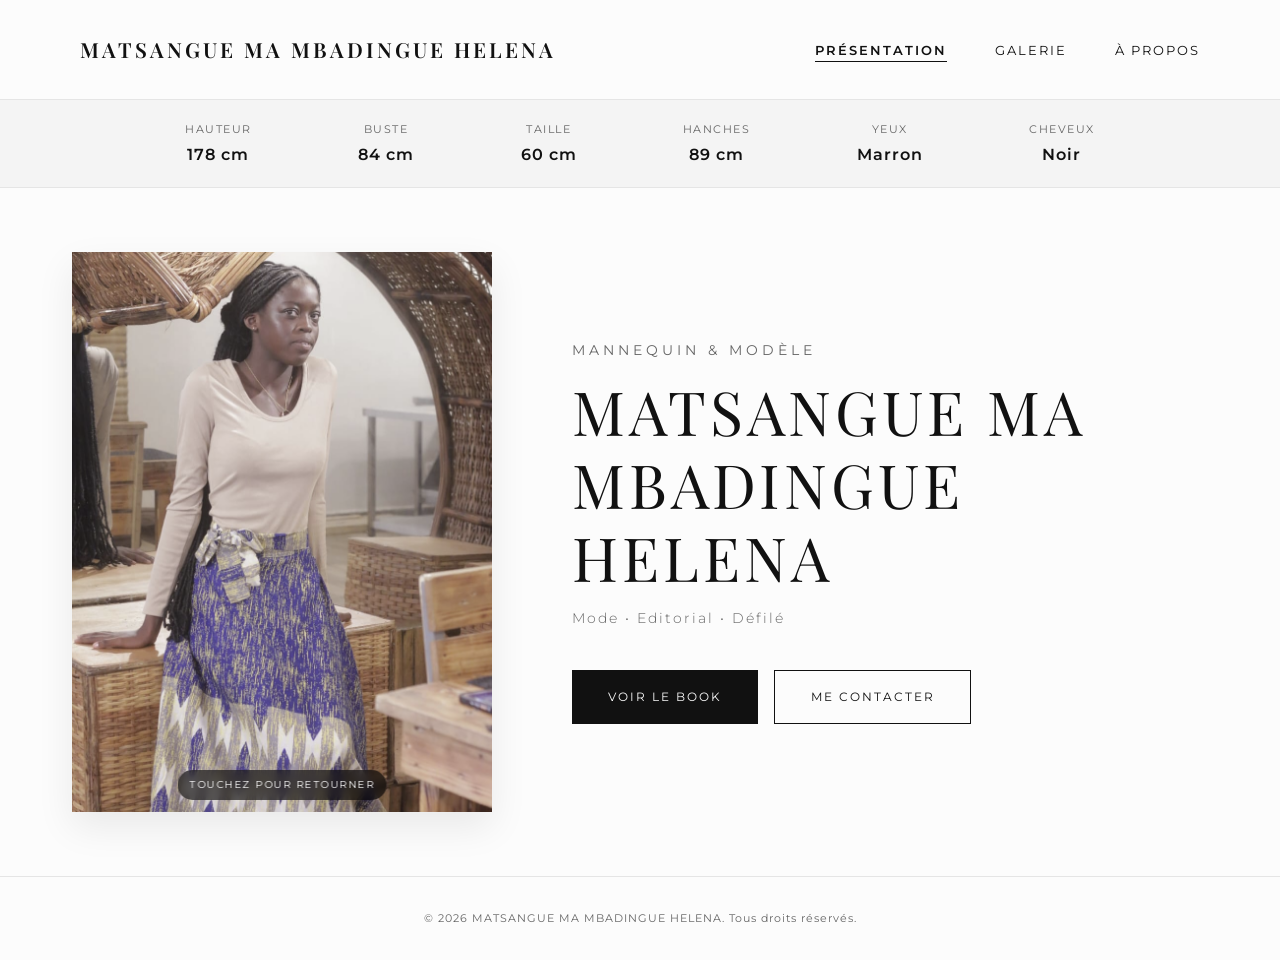
==== index.html @ 07a2cd6c "Add files via upload" ====
<!DOCTYPE html>
<html lang="fr">
<head>
    <meta charset="UTF-8">
    <meta name="viewport" content="width=device-width, initial-scale=1.0">
    <title>Portfolio Mannequin - Accueil</title>
    <link rel="stylesheet" href="./vitrine.css">
    <link rel="preconnect" href="https://fonts.googleapis.com">
    <link rel="preconnect" href="https://fonts.gstatic.com" crossorigin>
    <link href="https://fonts.googleapis.com/css2?family=Montserrat:wght@300;400;500;600&family=Playfair+Display:ital,wght@0,400;0,600;1,400&display=swap" rel="stylesheet">
</head>
<body>

    <!-- En-tête / Navigation -->
    <header class="navbar">
        <div class="logo">MATSANGUE MA MBADINGUE HELENA</div>
        <nav>
            <ul class="nav-links">
                <li><a href="./présentation.html" class="active">Présentation</a></li>
                <li><a href="./galerie.html">Galerie</a></li>
                <li><a href="./à propos.html">À Propos</a></li>
            </ul>
        </nav>
    </header>

    <!-- Bannière des Mensurations Physiques -->
    <section class="stats-banner">
        <div class="stats-container">
            <div class="stat-item">
                <span class="stat-label">Hauteur</span>
                <span class="stat-value">178 cm</span>
            </div>
            <div class="stat-item">
                <span class="stat-label">Buste</span>
                <span class="stat-value">84 cm</span>
            </div>
            <div class="stat-item">
                <span class="stat-label">Taille</span>
                <span class="stat-value">60 cm</span>
            </div>
            <div class="stat-item">
                <span class="stat-label">Hanches</span>
                <span class="stat-value">89 cm</span>
            </div>
            <div class="stat-item">
                <span class="stat-label">Yeux</span>
                <span class="stat-value">Marron</span>
            </div>
            <div class="stat-item">
                <span class="stat-label">Cheveux</span>
                <span class="stat-value">Noir</span>
            </div>
        </div>
    </section>

    <!-- Section Principale (Hero) -->
    <main class="hero">
        
        <!-- Photo interactive avec effet Flip 3D au toucher / survol -->
        <div class="hero-image-card">
            <div class="card-inner">
                <!-- Face Avant (Photo Principale) -->
                <div class="card-front">
                    <img src="6.jpg" alt="Portrait Hèlene - Face">
                    <span class="tap-hint">Touchez pour retourner</span>
                </div>
                <!-- Face Arrière (Seconde Photo / Gros Plan) -->
                <div class="card-back">
                    <img src="./9.jpg" alt="Portrait Hèlene - Profil">
                    <span class="tap-hint">Touchez pour revenir</span>
                </div>
            </div>
        </div>

        <div class="hero-content">
            <span class="subtitle">Mannequin & Modèle</span>
            <h1>MATSANGUE MA MBADINGUE HELENA</h1>
            <p class="tagline">Mode • Editorial • Défilé</p>
            <div class="cta-buttons">
                <a href="galerie.html" class="btn btn-primary">Voir le Book</a>
                <a href="./à propos.html" class="btn btn-secondary">Me Contacter</a>
            </div>
        </div>
    </main>

    <!-- Pied de page -->
    <footer>
        <p>&copy; 2026 MATSANGUE MA MBADINGUE HELENA. Tous droits réservés.</p>
    </footer>

</body>
</html>
---- vitrine.css ----
/* --- Variables & Thème Minimaliste --- */
:root {
    --bg-color: #fcfcfc;
    --text-color: #111111;
    --accent-color: #666666;
    --light-gray: #f4f4f4;
    --border-color: #e5e5e5;
    
    --font-title: 'Playfair Display', serif;
    --font-body: 'Montserrat', sans-serif;
    
    --transition-smooth: all 0.4s cubic-bezier(0.25, 1, 0.5, 1);
}

/* --- Réinitialisation --- */
* {
    margin: 0;
    padding: 0;
    box-sizing: border-box;
}

html {
    scroll-behavior: smooth;
}

body {
    background-color: var(--bg-color);
    color: var(--text-color);
    font-family: var(--font-body);
    line-height: 1.7;
    display: flex;
    flex-direction: column;
    min-height: 100vh;
    -webkit-font-smoothing: antialiased;
}

/* --- Navigation & Menu --- */
.navbar {
    display: flex;
    justify-content: space-between;
    align-items: center;
    padding: 1.2rem 1.5rem;
    border-bottom: 1px solid var(--border-color);
    background-color: rgba(252, 252, 252, 0.95);
    backdrop-filter: blur(8px);
    position: sticky;
    top: 0;
    z-index: 1000;
}

.logo {
    font-family: var(--font-title);
    font-size: 1.1rem;
    letter-spacing: 3px;
    font-weight: 600;
    text-transform: uppercase;
}

.nav-links {
    display: flex;
    gap: 1.5rem;
    list-style: none;
}

.nav-links a {
    text-decoration: none;
    color: var(--text-color);
    font-size: 0.75rem;
    text-transform: uppercase;
    letter-spacing: 2px;
    position: relative;
    padding-bottom: 4px;
    transition: var(--transition-smooth);
}

.nav-links a::after {
    content: '';
    position: absolute;
    bottom: 0;
    left: 0;
    width: 0%;
    height: 1px;
    background-color: var(--text-color);
    transition: var(--transition-smooth);
}

.nav-links a:hover::after,
.nav-links a.active::after {
    width: 100%;
}

.nav-links a.active {
    font-weight: 600;
}

/* --- Bannière des Mensurations (Physique) --- */
.stats-banner {
    background-color: var(--light-gray);
    border-bottom: 1px solid var(--border-color);
    padding: 0.8rem 1rem;
    width: 100%;
    overflow-x: auto; /* Permet le défilement horizontal fluide sur petit écran si nécessaire */
}

.stats-container {
    display: flex;
    justify-content: space-around;
    align-items: center;
    max-width: 1000px;
    margin: 0 auto;
    gap: 1rem;
    min-width: 320px;
}

.stat-item {
    display: flex;
    flex-direction: column;
    align-items: center;
    text-align: center;
}

.stat-label {
    font-size: 0.65rem;
    text-transform: uppercase;
    letter-spacing: 1.5px;
    color: var(--accent-color);
    margin-bottom: 2px;
}

.stat-value {
    font-size: 0.85rem;
    font-weight: 600;
    letter-spacing: 1px;
}

/* --- Hero Section --- */
.hero {
    display: flex;
    flex-direction: column;
    flex: 1;
    align-items: center;
    justify-content: center;
    padding: 2.5rem 1.5rem;
    max-width: 1200px;
    margin: 0 auto;
    width: 100%;
    animation: fadeIn 1.2s ease-out;
}

/* --- Carte Photo Interactive 3D (Retournement au Toucher / Hover) --- */
.hero-image-card {
    width: 100%;
    max-width: 380px;
    height: 500px;
    margin-bottom: 2rem;
    perspective: 1000px; /* Perspective 3D */
    cursor: pointer;
}

.card-inner {
    position: relative;
    width: 100%;
    height: 100%;
    text-align: center;
    transition: transform 0.8s cubic-bezier(0.4, 0.2, 0.2, 1);
    transform-style: preserve-3d;
    box-shadow: 0 15px 35px rgba(0, 0, 0, 0.08);
}

/* Déclenchement du retournement */
.hero-image-card:hover .card-inner,
.hero-image-card:active .card-inner {
    transform: rotateY(180deg);
}

.card-front, .card-back {
    position: absolute;
    width: 100%;
    height: 100%;
    -webkit-backface-visibility: hidden;
    backface-visibility: hidden;
    overflow: hidden;
}

.card-front img, .card-back img {
    width: 100%;
    height: 100%;
    object-fit: cover;
    display: block;
}

.card-front img {
    filter: grayscale(20%);
}

.card-back {
    transform: rotateY(180deg);
}

.card-back img {
    filter: grayscale(0%);
}

/* Indication visuelle discrète pour l'utilisateur */
.tap-hint {
    position: absolute;
    bottom: 12px;
    left: 50%;
    transform: translateX(-50%);
    background: rgba(0, 0, 0, 0.6);
    color: #ffffff;
    font-size: 0.65rem;
    text-transform: uppercase;
    letter-spacing: 1.5px;
    padding: 6px 12px;
    backdrop-filter: blur(4px);
    pointer-events: none;
    border-radius: 20px;
    white-space: nowrap;
}

/* --- Contenu Texte --- */
.hero-content {
    text-align: center;
}

.subtitle {
    font-size: 0.75rem;
    text-transform: uppercase;
    letter-spacing: 4px;
    color: var(--accent-color);
    display: block;
    margin-bottom: 0.8rem;
    font-weight: 400;
}

h1 {
    font-family: var(--font-title);
    font-size: 2.2rem;
    letter-spacing: 4px;
    font-weight: 400;
    line-height: 1.2;
    margin-bottom: 0.8rem;
}

.tagline {
    font-size: 0.85rem;
    color: var(--accent-color);
    margin-bottom: 2.5rem;
    letter-spacing: 2px;
    font-weight: 300;
}

/* --- Boutons d'action --- */
.cta-buttons {
    display: flex;
    flex-direction: column;
    gap: 1rem;
    width: 100%;
    max-width: 280px;
    margin: 0 auto;
}

.btn {
    display: inline-block;
    padding: 1rem 1.5rem;
    text-decoration: none;
    font-size: 0.75rem;
    text-transform: uppercase;
    letter-spacing: 2px;
    text-align: center;
    transition: var(--transition-smooth);
}

.btn-primary {
    background-color: var(--text-color);
    color: var(--bg-color);
    border: 1px solid var(--text-color);
}

.btn-primary:hover {
    background-color: transparent;
    color: var(--text-color);
}

.btn-secondary {
    background-color: transparent;
    color: var(--text-color);
    border: 1px solid var(--text-color);
}

.btn-secondary:hover {
    background-color: var(--text-color);
    color: var(--bg-color);
}

/* --- Footer --- */
footer {
    text-align: center;
    padding: 2rem 1.5rem;
    font-size: 0.7rem;
    letter-spacing: 1px;
    color: var(--accent-color);
    border-top: 1px solid var(--border-color);
    background-color: var(--bg-color);
}

/* --- Animation d'Apparition --- */
@keyframes fadeIn {
    from {
        opacity: 0;
        transform: translateY(15px);
    }
    to {
        opacity: 1;
        transform: translateY(0);
    }
}

/* --- Adaptabilité Ordinateurs & Tablettes --- */
@media (min-width: 768px) {
    .navbar {
        padding: 2rem 5rem;
    }

    .logo {
        font-size: 1.3rem;
    }

    .nav-links {
        gap: 3rem;
    }

    .nav-links a {
        font-size: 0.8rem;
    }

    .stats-banner {
        padding: 1.2rem 2rem;
    }

    .stat-label {
        font-size: 0.7rem;
    }

    .stat-value {
        font-size: 1rem;
    }

    .hero {
        flex-direction: row;
        justify-content: space-between;
        gap: 5rem;
        padding: 4rem 2rem;
    }

    .hero-image-card {
        margin-bottom: 0;
        flex: 1;
        max-width: 420px;
        height: 560px;
    }

    .hero-content {
        text-align: left;
        flex: 1;
    }

    h1 {
        font-size: 3.8rem;
    }

    .subtitle {
        font-size: 0.85rem;
    }

    .cta-buttons {
        flex-direction: row;
        margin: 0;
        max-width: none;
    }

    .btn {
        padding: 1rem 2.2rem;
    }
}
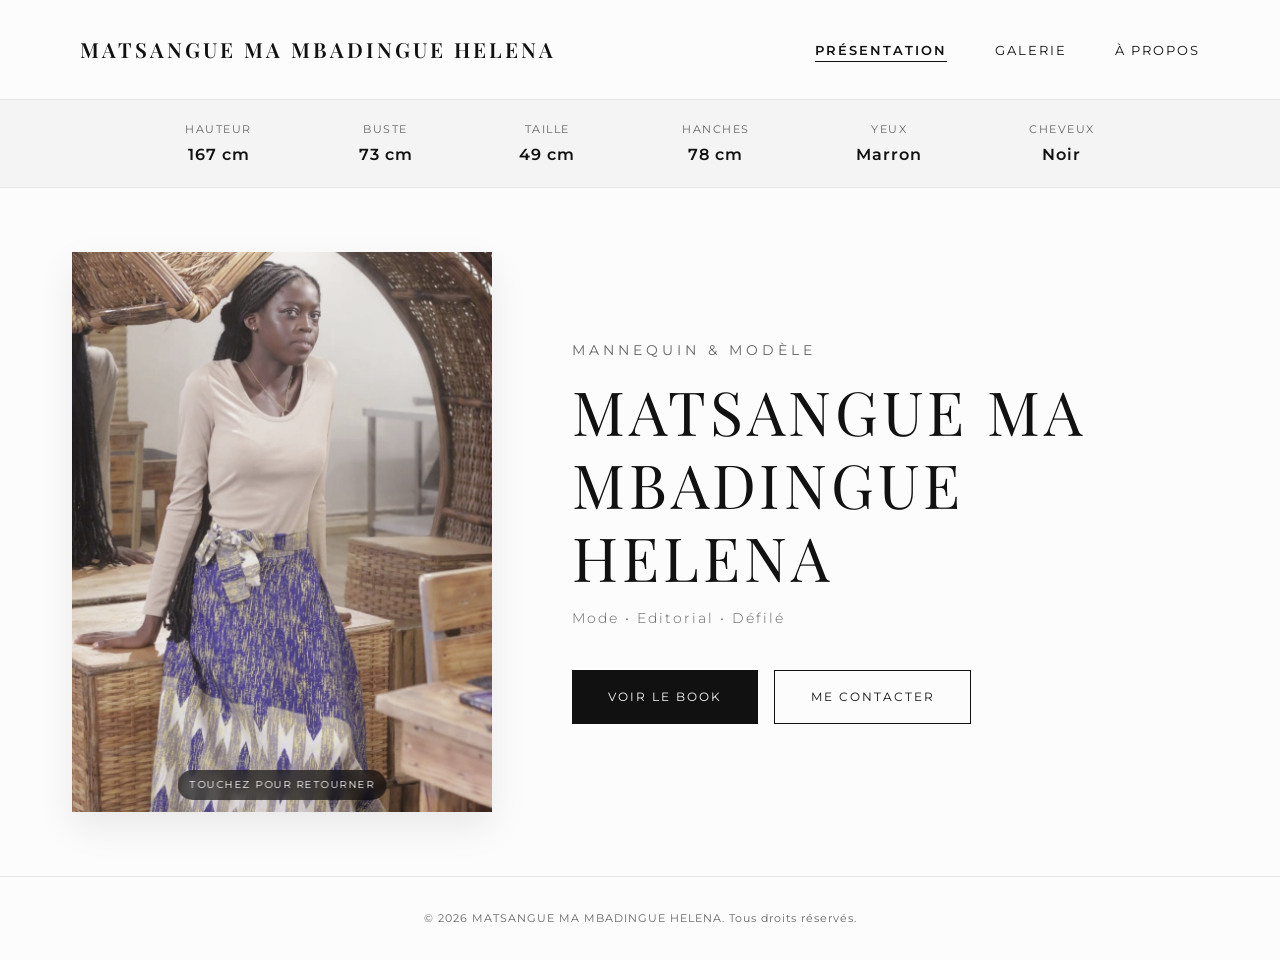
==== commit dff5e3ba: "Update index.html" ====
--- a/index.html
+++ b/index.html
@@ -16,7 +16,7 @@
         <div class="logo">MATSANGUE MA MBADINGUE HELENA</div>
         <nav>
             <ul class="nav-links">
-                <li><a href="./présentation.html" class="active">Présentation</a></li>
+                <li><a href="./index.html" class="active">Présentation</a></li>
                 <li><a href="./galerie.html">Galerie</a></li>
                 <li><a href="./à propos.html">À Propos</a></li>
             </ul>
@@ -28,19 +28,19 @@
         <div class="stats-container">
             <div class="stat-item">
                 <span class="stat-label">Hauteur</span>
-                <span class="stat-value">178 cm</span>
+                <span class="stat-value">167 cm</span>
             </div>
             <div class="stat-item">
                 <span class="stat-label">Buste</span>
-                <span class="stat-value">84 cm</span>
+                <span class="stat-value">73 cm</span>
             </div>
             <div class="stat-item">
                 <span class="stat-label">Taille</span>
-                <span class="stat-value">60 cm</span>
+                <span class="stat-value">49 cm</span>
             </div>
             <div class="stat-item">
                 <span class="stat-label">Hanches</span>
-                <span class="stat-value">89 cm</span>
+                <span class="stat-value">78 cm</span>
             </div>
             <div class="stat-item">
                 <span class="stat-label">Yeux</span>
@@ -89,4 +89,4 @@
     </footer>
 
 </body>
-</html>+</html>
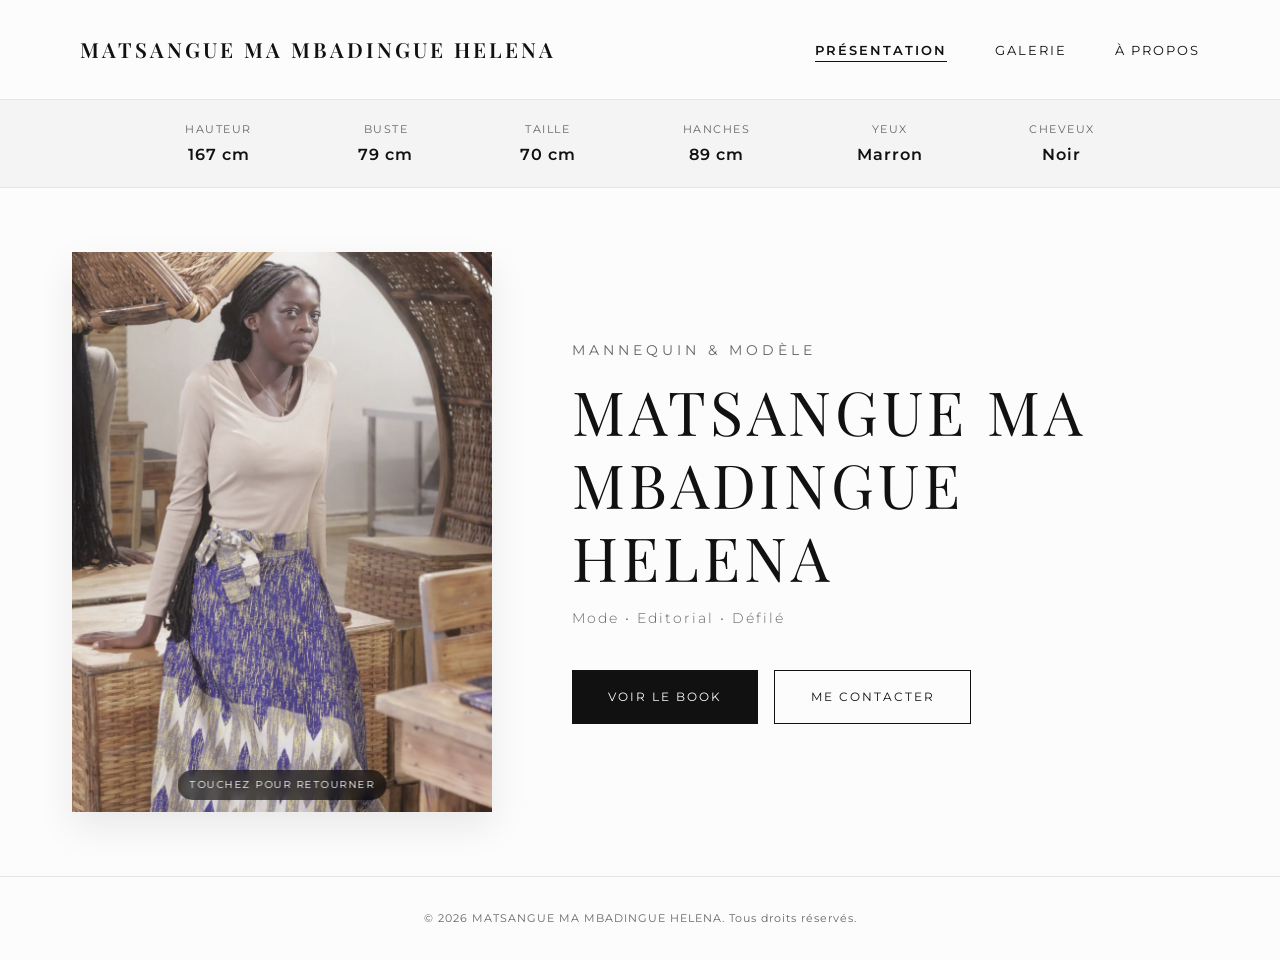
==== commit 0490e895: "Update index.html" ====
--- a/index.html
+++ b/index.html
@@ -32,15 +32,15 @@
             </div>
             <div class="stat-item">
                 <span class="stat-label">Buste</span>
-                <span class="stat-value">73 cm</span>
+                <span class="stat-value">79 cm</span>
             </div>
             <div class="stat-item">
                 <span class="stat-label">Taille</span>
-                <span class="stat-value">49 cm</span>
+                <span class="stat-value">70 cm</span>
             </div>
             <div class="stat-item">
                 <span class="stat-label">Hanches</span>
-                <span class="stat-value">78 cm</span>
+                <span class="stat-value">89 cm</span>
             </div>
             <div class="stat-item">
                 <span class="stat-label">Yeux</span>
